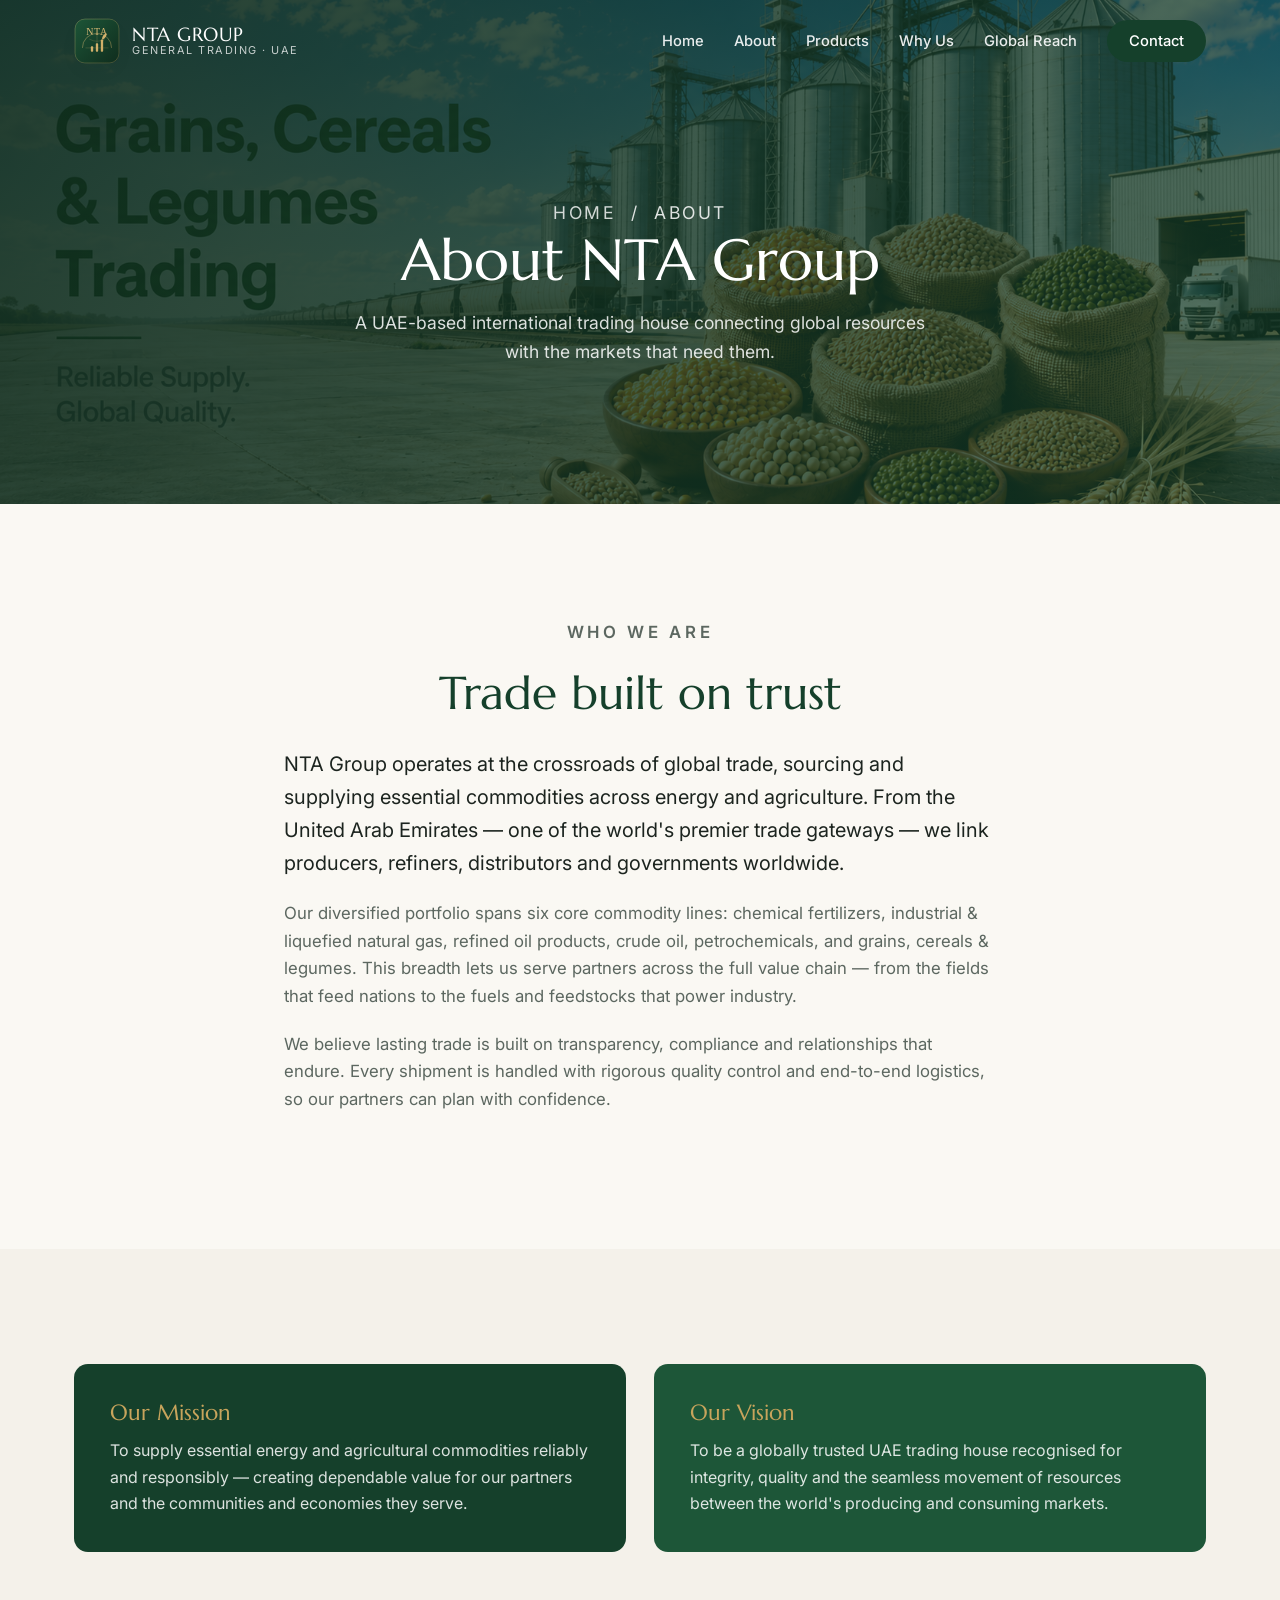
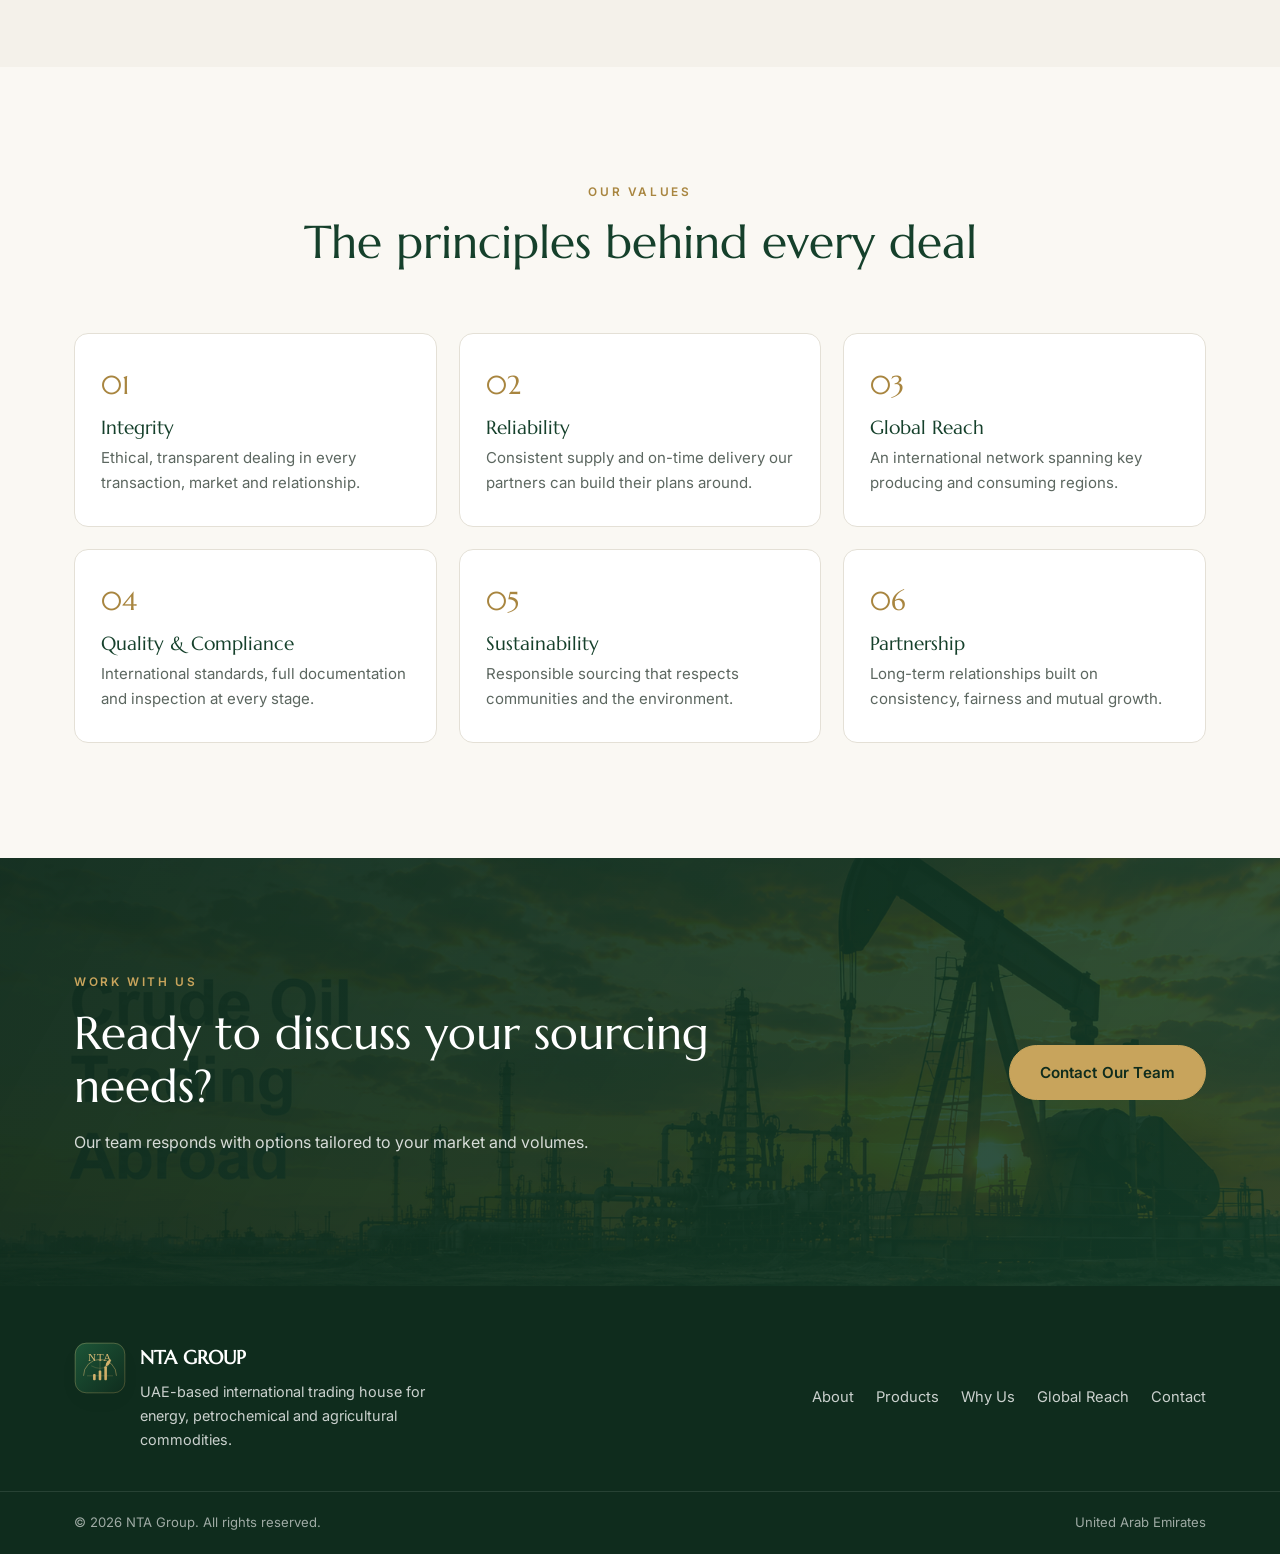
==== about.html @ 0b69de87 "Add logo, About & Contact pages, and GitHub Pages deploy - Designed SVG emblem logo (assets/images/l" ====
<!DOCTYPE html>
<html lang="en">
<head>
  <meta charset="UTF-8" />
  <meta name="viewport" content="width=device-width, initial-scale=1.0" />
  <title>About — NTA Group | UAE Commodity Trading House</title>
  <meta name="description" content="Learn about NTA Group — a UAE-based international trading house dealing in energy, petrochemical and agricultural commodities, built on integrity, reliability and global reach." />
  <meta name="theme-color" content="#15402b" />
  <link rel="preconnect" href="https://fonts.googleapis.com" />
  <link rel="preconnect" href="https://fonts.gstatic.com" crossorigin />
  <link href="https://fonts.googleapis.com/css2?family=Inter:wght@400;500;600;700&family=Marcellus&display=swap" rel="stylesheet" />
  <link rel="stylesheet" href="assets/css/styles.css" />
</head>
<body>

  <!-- HEADER -->
  <header class="site-header" id="siteHeader">
    <div class="container header-inner">
      <a href="index.html" class="brand" aria-label="NTA Group home">
        <img src="assets/images/logo.svg" alt="NTA Group" class="brand-logo" width="46" height="46" />
        <span class="brand-text"><strong>NTA GROUP</strong><small>General Trading · UAE</small></span>
      </a>
      <nav class="main-nav" id="mainNav" aria-label="Primary">
        <a href="index.html">Home</a>
        <a href="about.html">About</a>
        <a href="index.html#products">Products</a>
        <a href="index.html#why">Why Us</a>
        <a href="index.html#reach">Global Reach</a>
        <a href="contact.html" class="nav-cta">Contact</a>
      </nav>
      <button class="nav-toggle" id="navToggle" aria-label="Open menu" aria-expanded="false" aria-controls="mainNav">
        <span></span><span></span><span></span>
      </button>
    </div>
  </header>

  <!-- PAGE HERO -->
  <section class="page-hero hero-about">
    <div class="container page-hero-inner">
      <p class="breadcrumb"><a href="index.html">Home</a> &nbsp;/&nbsp; About</p>
      <h1>About NTA Group</h1>
      <p>A UAE-based international trading house connecting global resources with the markets that need them.</p>
    </div>
  </section>

  <!-- WHO WE ARE -->
  <section class="section">
    <div class="container prose">
      <p class="section-eyebrow" style="text-align:center">Who We Are</p>
      <h2 class="section-title" style="text-align:center; color:var(--green-800); margin-bottom:28px;">Trade built on trust</h2>
      <p class="lead reveal">
        NTA Group operates at the crossroads of global trade, sourcing and
        supplying essential commodities across energy and agriculture. From the
        United Arab Emirates — one of the world's premier trade gateways — we link
        producers, refiners, distributors and governments worldwide.
      </p>
      <p class="reveal">
        Our diversified portfolio spans six core commodity lines: chemical
        fertilizers, industrial &amp; liquefied natural gas, refined oil products,
        crude oil, petrochemicals, and grains, cereals &amp; legumes. This breadth
        lets us serve partners across the full value chain — from the fields that
        feed nations to the fuels and feedstocks that power industry.
      </p>
      <p class="reveal">
        We believe lasting trade is built on transparency, compliance and
        relationships that endure. Every shipment is handled with rigorous quality
        control and end-to-end logistics, so our partners can plan with confidence.
      </p>
    </div>
  </section>

  <!-- MISSION & VISION -->
  <section class="section" style="background:var(--sand)">
    <div class="container">
      <div class="mv-grid">
        <div class="mv-card reveal">
          <h3>Our Mission</h3>
          <p>To supply essential energy and agricultural commodities reliably and
            responsibly — creating dependable value for our partners and the
            communities and economies they serve.</p>
        </div>
        <div class="mv-card alt reveal">
          <h3>Our Vision</h3>
          <p>To be a globally trusted UAE trading house recognised for integrity,
            quality and the seamless movement of resources between the world's
            producing and consuming markets.</p>
        </div>
      </div>
    </div>
  </section>

  <!-- VALUES -->
  <section class="section">
    <div class="container">
      <div class="section-head reveal">
        <p class="section-eyebrow">Our Values</p>
        <h2 class="section-title">The principles behind every deal</h2>
      </div>
      <div class="values-grid">
        <div class="value-card reveal"><span class="num">01</span><h3>Integrity</h3><p>Ethical, transparent dealing in every transaction, market and relationship.</p></div>
        <div class="value-card reveal"><span class="num">02</span><h3>Reliability</h3><p>Consistent supply and on-time delivery our partners can build their plans around.</p></div>
        <div class="value-card reveal"><span class="num">03</span><h3>Global Reach</h3><p>An international network spanning key producing and consuming regions.</p></div>
        <div class="value-card reveal"><span class="num">04</span><h3>Quality &amp; Compliance</h3><p>International standards, full documentation and inspection at every stage.</p></div>
        <div class="value-card reveal"><span class="num">05</span><h3>Sustainability</h3><p>Responsible sourcing that respects communities and the environment.</p></div>
        <div class="value-card reveal"><span class="num">06</span><h3>Partnership</h3><p>Long-term relationships built on consistency, fairness and mutual growth.</p></div>
      </div>
    </div>
  </section>

  <!-- CTA -->
  <section class="cta-band section">
    <div class="container cta-inner reveal">
      <div>
        <p class="section-eyebrow light">Work With Us</p>
        <h2 class="section-title light">Ready to discuss your sourcing needs?</h2>
        <p class="light-text">Our team responds with options tailored to your market and volumes.</p>
      </div>
      <a href="contact.html" class="btn btn-primary">Contact Our Team</a>
    </div>
  </section>

  <!-- FOOTER -->
  <footer class="site-footer">
    <div class="container footer-inner">
      <div class="footer-brand">
        <img src="assets/images/logo.svg" alt="NTA Group" class="brand-logo" width="52" height="52" />
        <div>
          <strong>NTA GROUP</strong>
          <p>UAE-based international trading house for energy, petrochemical and agricultural commodities.</p>
        </div>
      </div>
      <nav class="footer-nav" aria-label="Footer">
        <a href="about.html">About</a>
        <a href="index.html#products">Products</a>
        <a href="index.html#why">Why Us</a>
        <a href="index.html#reach">Global Reach</a>
        <a href="contact.html">Contact</a>
      </nav>
    </div>
    <div class="footer-bottom">
      <div class="container">
        <p>&copy; <span id="year"></span> NTA Group. All rights reserved.</p>
        <p>United Arab Emirates</p>
      </div>
    </div>
  </footer>

  <script src="assets/js/main.js"></script>
</body>
</html>
---- assets/css/styles.css ----
/* ==========================================================================
   NTA Group — stylesheet
   Palette: natural / earthy with a modern touch
   ========================================================================== */

:root {
  --green-900: #0f2c1d;
  --green-800: #15402b;
  --green-700: #1d5638;
  --green-600: #2c7a4f;
  --gold:      #c8a45c;
  --gold-dark: #a8853f;
  --sand:      #f4f1ea;
  --cream:     #faf8f3;
  --ink:       #1c241f;
  --muted:     #5c6760;
  --line:      #e4e0d6;
  --white:     #ffffff;

  --maxw: 1180px;
  --radius: 14px;
  --shadow: 0 18px 45px -20px rgba(15, 44, 29, 0.35);
  --shadow-sm: 0 8px 24px -14px rgba(15, 44, 29, 0.3);
  --ease: cubic-bezier(0.22, 1, 0.36, 1);

  --font-head: "Marcellus", Georgia, serif;
  --font-body: "Inter", -apple-system, BlinkMacSystemFont, "Segoe UI", sans-serif;
}

/* ---------- Base ---------- */
*, *::before, *::after { box-sizing: border-box; }

html { scroll-behavior: smooth; scroll-padding-top: 90px; }

body {
  margin: 0;
  font-family: var(--font-body);
  color: var(--ink);
  background: var(--cream);
  line-height: 1.65;
  -webkit-font-smoothing: antialiased;
}

img { max-width: 100%; display: block; }

a { color: inherit; text-decoration: none; }

h1, h2, h3 { font-family: var(--font-head); font-weight: 400; line-height: 1.15; margin: 0 0 .5em; }

.container { width: 100%; max-width: var(--maxw); margin: 0 auto; padding: 0 24px; }

.section { padding: clamp(64px, 9vw, 120px) 0; }

.section-eyebrow {
  text-transform: uppercase;
  letter-spacing: .22em;
  font-size: .74rem;
  font-weight: 600;
  color: var(--gold-dark);
  margin: 0 0 14px;
}
.section-eyebrow.light { color: var(--gold); }

.section-title { font-size: clamp(1.8rem, 3.6vw, 2.9rem); color: var(--green-800); }
.section-title.light { color: var(--white); }

.section-head { max-width: 720px; margin: 0 auto clamp(40px, 6vw, 64px); text-align: center; }
.section-sub { color: var(--muted); font-size: 1.05rem; }

.light-text { color: rgba(255,255,255,.82); }

/* ---------- Buttons ---------- */
.btn {
  display: inline-flex; align-items: center; justify-content: center;
  padding: 14px 30px; border-radius: 50px; font-weight: 600; font-size: .95rem;
  cursor: pointer; border: 1.5px solid transparent; transition: all .3s var(--ease);
  letter-spacing: .01em;
}
.btn-primary { background: var(--gold); color: var(--green-900); border-color: var(--gold); }
.btn-primary:hover { background: var(--gold-dark); border-color: var(--gold-dark); transform: translateY(-2px); box-shadow: var(--shadow-sm); }
.btn-ghost { background: transparent; color: var(--white); border-color: rgba(255,255,255,.55); }
.btn-ghost:hover { background: rgba(255,255,255,.12); border-color: var(--white); transform: translateY(-2px); }
.btn-block { width: 100%; }

/* ---------- Header ---------- */
.site-header {
  position: fixed; inset: 0 0 auto 0; z-index: 100;
  transition: background .3s var(--ease), box-shadow .3s var(--ease), padding .3s var(--ease);
  padding: 18px 0;
}
.site-header.scrolled { background: rgba(250, 248, 243, .96); backdrop-filter: blur(10px); box-shadow: 0 6px 22px -16px rgba(15,44,29,.5); padding: 10px 0; }

.header-inner { display: flex; align-items: center; justify-content: space-between; gap: 24px; }

.brand { display: flex; align-items: center; gap: 12px; }
.brand-mark {
  display: grid; place-items: center;
  width: 46px; height: 46px; border-radius: 12px;
  background: var(--green-800); color: var(--gold);
  font-family: var(--font-head); font-size: 1.15rem; letter-spacing: .04em;
  box-shadow: var(--shadow-sm);
}
.brand-logo { width: 46px; height: 46px; border-radius: 12px; display: block; box-shadow: var(--shadow-sm); }
.footer-brand .brand-logo { width: 52px; height: 52px; }
.brand-text { display: flex; flex-direction: column; line-height: 1.1; }
.brand-text strong { font-family: var(--font-head); font-weight: 400; font-size: 1.18rem; color: var(--green-800); letter-spacing: .03em; }
.brand-text small { font-size: .68rem; letter-spacing: .14em; text-transform: uppercase; color: var(--muted); }

/* header colour state over hero (transparent) */
.site-header:not(.scrolled) .brand-text strong { color: var(--white); }
.site-header:not(.scrolled) .brand-text small { color: rgba(255,255,255,.75); }
.site-header:not(.scrolled) .main-nav a { color: rgba(255,255,255,.9); }

.main-nav { display: flex; align-items: center; gap: 30px; }
.main-nav a { font-size: .92rem; font-weight: 500; color: var(--ink); position: relative; transition: color .25s; }
.main-nav a:not(.nav-cta)::after {
  content: ""; position: absolute; left: 0; bottom: -6px; height: 2px; width: 0;
  background: var(--gold); transition: width .3s var(--ease);
}
.main-nav a:not(.nav-cta):hover::after { width: 100%; }
.main-nav a:hover { color: var(--gold-dark); }
.nav-cta { background: var(--green-800); color: var(--white) !important; padding: 9px 22px; border-radius: 50px; }
.nav-cta:hover { background: var(--green-700); }

.nav-toggle { display: none; flex-direction: column; gap: 5px; background: none; border: 0; cursor: pointer; padding: 6px; }
.nav-toggle span { width: 26px; height: 2px; background: var(--green-800); transition: all .3s var(--ease); border-radius: 2px; }
.site-header:not(.scrolled) .nav-toggle span { background: var(--white); }

/* ---------- Hero ---------- */
.hero {
  position: relative; min-height: 100vh; display: flex; align-items: center;
  color: var(--white);
  background:
    linear-gradient(120deg, rgba(15,44,29,.92) 0%, rgba(21,64,43,.7) 55%, rgba(21,64,43,.35) 100%),
    url("../images/product-lng.png") center/cover no-repeat;
}
.hero-overlay { position: absolute; inset: 0; background: radial-gradient(ellipse at 30% 40%, transparent, rgba(15,44,29,.45)); }
.hero-inner { position: relative; z-index: 2; max-width: 760px; padding-top: 90px; padding-bottom: 90px; }
.eyebrow { text-transform: uppercase; letter-spacing: .28em; font-size: .8rem; font-weight: 600; color: var(--gold); margin-bottom: 22px; }
.hero h1 { font-size: clamp(2.4rem, 6vw, 4.4rem); margin-bottom: 22px; }
.hero-lead { font-size: clamp(1.05rem, 1.8vw, 1.3rem); color: rgba(255,255,255,.88); max-width: 620px; margin-bottom: 38px; }
.hero-actions { display: flex; flex-wrap: wrap; gap: 16px; }

.scroll-cue { position: absolute; left: 50%; bottom: 28px; transform: translateX(-50%); width: 26px; height: 42px; border: 2px solid rgba(255,255,255,.5); border-radius: 14px; z-index: 2; }
.scroll-cue span { position: absolute; left: 50%; top: 8px; width: 4px; height: 8px; background: var(--gold); border-radius: 4px; transform: translateX(-50%); animation: scrollDot 1.6s infinite; }
@keyframes scrollDot { 0%{opacity:0; transform:translate(-50%,0)} 40%{opacity:1} 80%{opacity:0; transform:translate(-50%,14px)} 100%{opacity:0} }

/* ---------- Stats ---------- */
.stats { background: var(--green-800); padding: 46px 0; color: var(--white); }
.stats-grid { display: grid; grid-template-columns: repeat(4, 1fr); gap: 24px; text-align: center; }
.stat { display: flex; flex-direction: column; align-items: center; position: relative; }
.stat + .stat::before { content: ""; }
.stat-num { font-family: var(--font-head); font-size: clamp(2rem, 4vw, 2.8rem); color: var(--gold); line-height: 1; }
.stat-suffix { display: none; }
.stat-label { font-size: .85rem; letter-spacing: .04em; color: rgba(255,255,255,.78); margin-top: 8px; }

/* ---------- About ---------- */
.about-grid { display: grid; grid-template-columns: 1.1fr .9fr; gap: clamp(40px, 6vw, 80px); align-items: center; }
.about-copy p { color: var(--muted); margin: 0 0 18px; }
.about-points { list-style: none; padding: 0; margin: 26px 0 0; display: grid; gap: 12px; }
.about-points li { position: relative; padding-left: 30px; color: var(--ink); font-weight: 500; }
.about-points li::before { content: "✓"; position: absolute; left: 0; top: 0; color: var(--gold-dark); font-weight: 700; }

.about-pillars { display: grid; grid-template-columns: 1fr 1fr; gap: 18px; }
.pillar { background: var(--white); border: 1px solid var(--line); border-radius: var(--radius); padding: 26px 22px; transition: transform .3s var(--ease), box-shadow .3s var(--ease); }
.pillar:hover { transform: translateY(-5px); box-shadow: var(--shadow); }
.pillar-icon { color: var(--gold); font-size: 1rem; }
.pillar h3 { font-size: 1.15rem; color: var(--green-800); margin: 12px 0 8px; }
.pillar p { font-size: .9rem; color: var(--muted); margin: 0; }

/* ---------- Products ---------- */
.products { background: var(--sand); }
.product-grid { display: grid; grid-template-columns: repeat(3, 1fr); gap: 28px; }
.product-card { background: var(--white); border-radius: var(--radius); overflow: hidden; box-shadow: var(--shadow-sm); transition: transform .35s var(--ease), box-shadow .35s var(--ease); display: flex; flex-direction: column; }
.product-card:hover { transform: translateY(-8px); box-shadow: var(--shadow); }
.product-media { position: relative; aspect-ratio: 16 / 10; overflow: hidden; }
.product-media img { width: 100%; height: 100%; object-fit: cover; transition: transform .6s var(--ease); }
.product-card:hover .product-media img { transform: scale(1.06); }
.product-num {
  position: absolute; top: 14px; left: 14px;
  width: 42px; height: 42px; display: grid; place-items: center;
  background: var(--green-800); color: var(--gold);
  font-family: var(--font-head); border-radius: 10px; font-size: 1.05rem;
  box-shadow: var(--shadow-sm);
}
.product-body { padding: 24px 24px 28px; }
.product-body h3 { font-size: 1.25rem; color: var(--green-800); margin-bottom: 10px; }
.product-body p { color: var(--muted); font-size: .94rem; margin: 0; }

/* ---------- Why ---------- */
.why-grid { display: grid; grid-template-columns: repeat(4, 1fr); gap: 22px; }
.why-card { padding: 30px 26px; border-radius: var(--radius); background: var(--cream); border: 1px solid var(--line); border-top: 3px solid var(--gold); transition: transform .3s var(--ease), box-shadow .3s var(--ease); }
.why-card:hover { transform: translateY(-6px); box-shadow: var(--shadow); }
.why-card h3 { font-size: 1.18rem; color: var(--green-800); margin-bottom: 10px; }
.why-card p { font-size: .92rem; color: var(--muted); margin: 0; }

/* ---------- Global Reach ---------- */
.reach {
  background:
    linear-gradient(120deg, rgba(15,44,29,.95), rgba(21,64,43,.82)),
    url("../images/product-petrochemicals.png") center/cover fixed no-repeat;
  color: var(--white);
}
.reach-inner { max-width: 720px; }
.reach-stats { display: flex; flex-wrap: wrap; gap: 40px; margin-top: 36px; }
.reach-stats div { display: flex; flex-direction: column; }
.reach-stats strong { font-family: var(--font-head); font-size: 2.6rem; color: var(--gold); line-height: 1; }
.reach-stats span { font-size: .9rem; color: rgba(255,255,255,.78); margin-top: 6px; }

/* ---------- Contact ---------- */
.contact-grid { display: grid; grid-template-columns: 1fr 1fr; gap: clamp(40px, 6vw, 80px); align-items: start; }
.contact-copy p { color: var(--muted); }
.contact-details { list-style: none; padding: 0; margin: 28px 0 14px; display: grid; gap: 16px; }
.contact-details li { display: flex; flex-direction: column; }
.contact-details span { font-size: .72rem; text-transform: uppercase; letter-spacing: .16em; color: var(--gold-dark); font-weight: 600; }
.contact-details a, .contact-details li { color: var(--ink); }
.contact-details a:hover { color: var(--gold-dark); }
.contact-note { font-size: .8rem; color: var(--muted); font-style: italic; }

.contact-form { background: var(--white); border: 1px solid var(--line); border-radius: var(--radius); padding: 32px; box-shadow: var(--shadow-sm); }
.field { margin-bottom: 18px; }
.field label { display: block; font-size: .82rem; font-weight: 600; margin-bottom: 7px; color: var(--green-800); }
.field input, .field select, .field textarea {
  width: 100%; padding: 12px 14px; border: 1px solid var(--line); border-radius: 10px;
  font-family: inherit; font-size: .95rem; color: var(--ink); background: var(--cream);
  transition: border-color .25s, box-shadow .25s;
}
.field input:focus, .field select:focus, .field textarea:focus { outline: none; border-color: var(--green-600); box-shadow: 0 0 0 3px rgba(44,122,79,.15); background: var(--white); }
.field textarea { resize: vertical; }
.form-status { font-size: .9rem; margin: 14px 0 0; text-align: center; }
.form-status.ok { color: var(--green-600); }
.form-status.err { color: #c0392b; }

/* ---------- Footer ---------- */
.site-footer { background: var(--green-900); color: rgba(255,255,255,.78); padding-top: 56px; }
.footer-inner { display: flex; flex-wrap: wrap; justify-content: space-between; gap: 40px; padding-bottom: 40px; }
.footer-brand { display: flex; gap: 14px; max-width: 380px; }
.footer-brand strong { font-family: var(--font-head); color: var(--white); font-size: 1.2rem; display: block; margin-bottom: 6px; }
.footer-brand p { font-size: .9rem; margin: 0; }
.footer-nav { display: flex; flex-wrap: wrap; gap: 22px; align-items: center; }
.footer-nav a { font-size: .92rem; transition: color .25s; }
.footer-nav a:hover { color: var(--gold); }
.footer-bottom { border-top: 1px solid rgba(255,255,255,.1); padding: 20px 0; }
.footer-bottom .container { display: flex; justify-content: space-between; flex-wrap: wrap; gap: 8px; }
.footer-bottom p { font-size: .82rem; margin: 0; color: rgba(255,255,255,.6); }

/* ---------- CTA band (home) ---------- */
.cta-band {
  background:
    linear-gradient(120deg, rgba(15,44,29,.96), rgba(21,64,43,.86)),
    url("../images/product-crude-oil.png") center/cover no-repeat;
  color: var(--white);
}
.cta-inner { display: flex; align-items: center; justify-content: space-between; gap: 40px; flex-wrap: wrap; }
.cta-inner > div { max-width: 640px; }
.cta-inner .section-title { margin-bottom: 12px; }

/* ---------- Inner page hero ---------- */
.page-hero {
  position: relative; min-height: 56vh; display: flex; align-items: center;
  color: var(--white); text-align: center;
}
.page-hero::before { content: ""; position: absolute; inset: 0; background: linear-gradient(120deg, rgba(15,44,29,.92), rgba(21,64,43,.7)); }
.page-hero.hero-about { background: url("../images/product-grains.png") center/cover no-repeat; }
.page-hero.hero-contact { background: url("../images/product-refined-oil.png") center/cover no-repeat; }
.page-hero-inner { position: relative; z-index: 2; max-width: 760px; margin: 0 auto; padding: 120px 0 60px; }
.page-hero h1 { font-size: clamp(2.2rem, 5vw, 3.6rem); margin-bottom: 14px; }
.page-hero p { color: rgba(255,255,255,.85); font-size: 1.1rem; max-width: 600px; margin: 0 auto; }
.breadcrumb { font-size: .82rem; letter-spacing: .14em; text-transform: uppercase; color: var(--gold); margin-bottom: 18px; }
.breadcrumb a { color: rgba(255,255,255,.8); }
.breadcrumb a:hover { color: var(--gold); }

/* ---------- About page ---------- */
.prose { max-width: 760px; margin: 0 auto; }
.prose p { color: var(--muted); margin: 0 0 20px; font-size: 1.05rem; }
.lead { font-size: 1.25rem !important; color: var(--ink) !important; }

.values-grid { display: grid; grid-template-columns: repeat(3, 1fr); gap: 22px; margin-top: 12px; }
.value-card { background: var(--white); border: 1px solid var(--line); border-radius: var(--radius); padding: 30px 26px; transition: transform .3s var(--ease), box-shadow .3s var(--ease); }
.value-card:hover { transform: translateY(-6px); box-shadow: var(--shadow); }
.value-card .num { font-family: var(--font-head); font-size: 1.6rem; color: var(--gold-dark); }
.value-card h3 { font-size: 1.2rem; color: var(--green-800); margin: 10px 0 8px; }
.value-card p { font-size: .94rem; color: var(--muted); margin: 0; }

.mv-grid { display: grid; grid-template-columns: 1fr 1fr; gap: 28px; }
.mv-card { padding: 36px; border-radius: var(--radius); color: var(--white); background: var(--green-800); }
.mv-card.alt { background: var(--green-700); }
.mv-card h3 { color: var(--gold); font-size: 1.4rem; }
.mv-card p { color: rgba(255,255,255,.85); margin: 0; }

/* ---------- Contact page ---------- */
.contact-cards { display: grid; grid-template-columns: repeat(3, 1fr); gap: 22px; margin-bottom: 56px; }
.contact-card { background: var(--white); border: 1px solid var(--line); border-radius: var(--radius); padding: 30px 26px; text-align: center; box-shadow: var(--shadow-sm); }
.contact-card .ci { width: 52px; height: 52px; margin: 0 auto 16px; display: grid; place-items: center; border-radius: 50%; background: var(--sand); color: var(--green-700); }
.contact-card .ci svg { width: 24px; height: 24px; }
.contact-card h3 { font-size: 1.1rem; color: var(--green-800); margin-bottom: 6px; }
.contact-card p, .contact-card a { color: var(--muted); font-size: .95rem; margin: 0; }
.contact-card a:hover { color: var(--gold-dark); }

/* ---------- Reveal animation ---------- */
.reveal { opacity: 0; transform: translateY(28px); transition: opacity .7s var(--ease), transform .7s var(--ease); }
.reveal.in { opacity: 1; transform: none; }

/* ---------- Mobile menu / responsive ---------- */
@media (max-width: 920px) {
  .stats-grid { grid-template-columns: repeat(2, 1fr); gap: 32px 16px; }
  .about-grid, .contact-grid { grid-template-columns: 1fr; }
  .product-grid { grid-template-columns: repeat(2, 1fr); }
  .why-grid { grid-template-columns: repeat(2, 1fr); }
  .values-grid, .contact-cards { grid-template-columns: 1fr; }
  .mv-grid { grid-template-columns: 1fr; }

  .nav-toggle { display: flex; z-index: 110; }
  .main-nav {
    position: fixed; inset: 0 0 0 auto; width: min(80vw, 320px);
    flex-direction: column; align-items: flex-start; justify-content: center;
    gap: 26px; padding: 40px;
    background: var(--green-800); box-shadow: var(--shadow);
    transform: translateX(100%); transition: transform .35s var(--ease);
  }
  .main-nav.open { transform: translateX(0); }
  .main-nav a, .site-header:not(.scrolled) .main-nav a { color: rgba(255,255,255,.92); font-size: 1.05rem; }
  .nav-cta { background: var(--gold); color: var(--green-900) !important; }
  body.menu-open { overflow: hidden; }
  .nav-toggle.active span:nth-child(1) { transform: translateY(7px) rotate(45deg); }
  .nav-toggle.active span:nth-child(2) { opacity: 0; }
  .nav-toggle.active span:nth-child(3) { transform: translateY(-7px) rotate(-45deg); }
  .nav-toggle.active span, .site-header .nav-toggle.active span { background: var(--white); }

  .reach { background-attachment: scroll; }
}

@media (max-width: 560px) {
  .product-grid, .why-grid, .about-pillars { grid-template-columns: 1fr; }
  .stats-grid { grid-template-columns: 1fr 1fr; }
  .hero-actions .btn { flex: 1; }
  .footer-inner { flex-direction: column; }
}

@media (prefers-reduced-motion: reduce) {
  * { scroll-behavior: auto !important; }
  .reveal { opacity: 1; transform: none; transition: none; }
  .scroll-cue span { animation: none; }
}
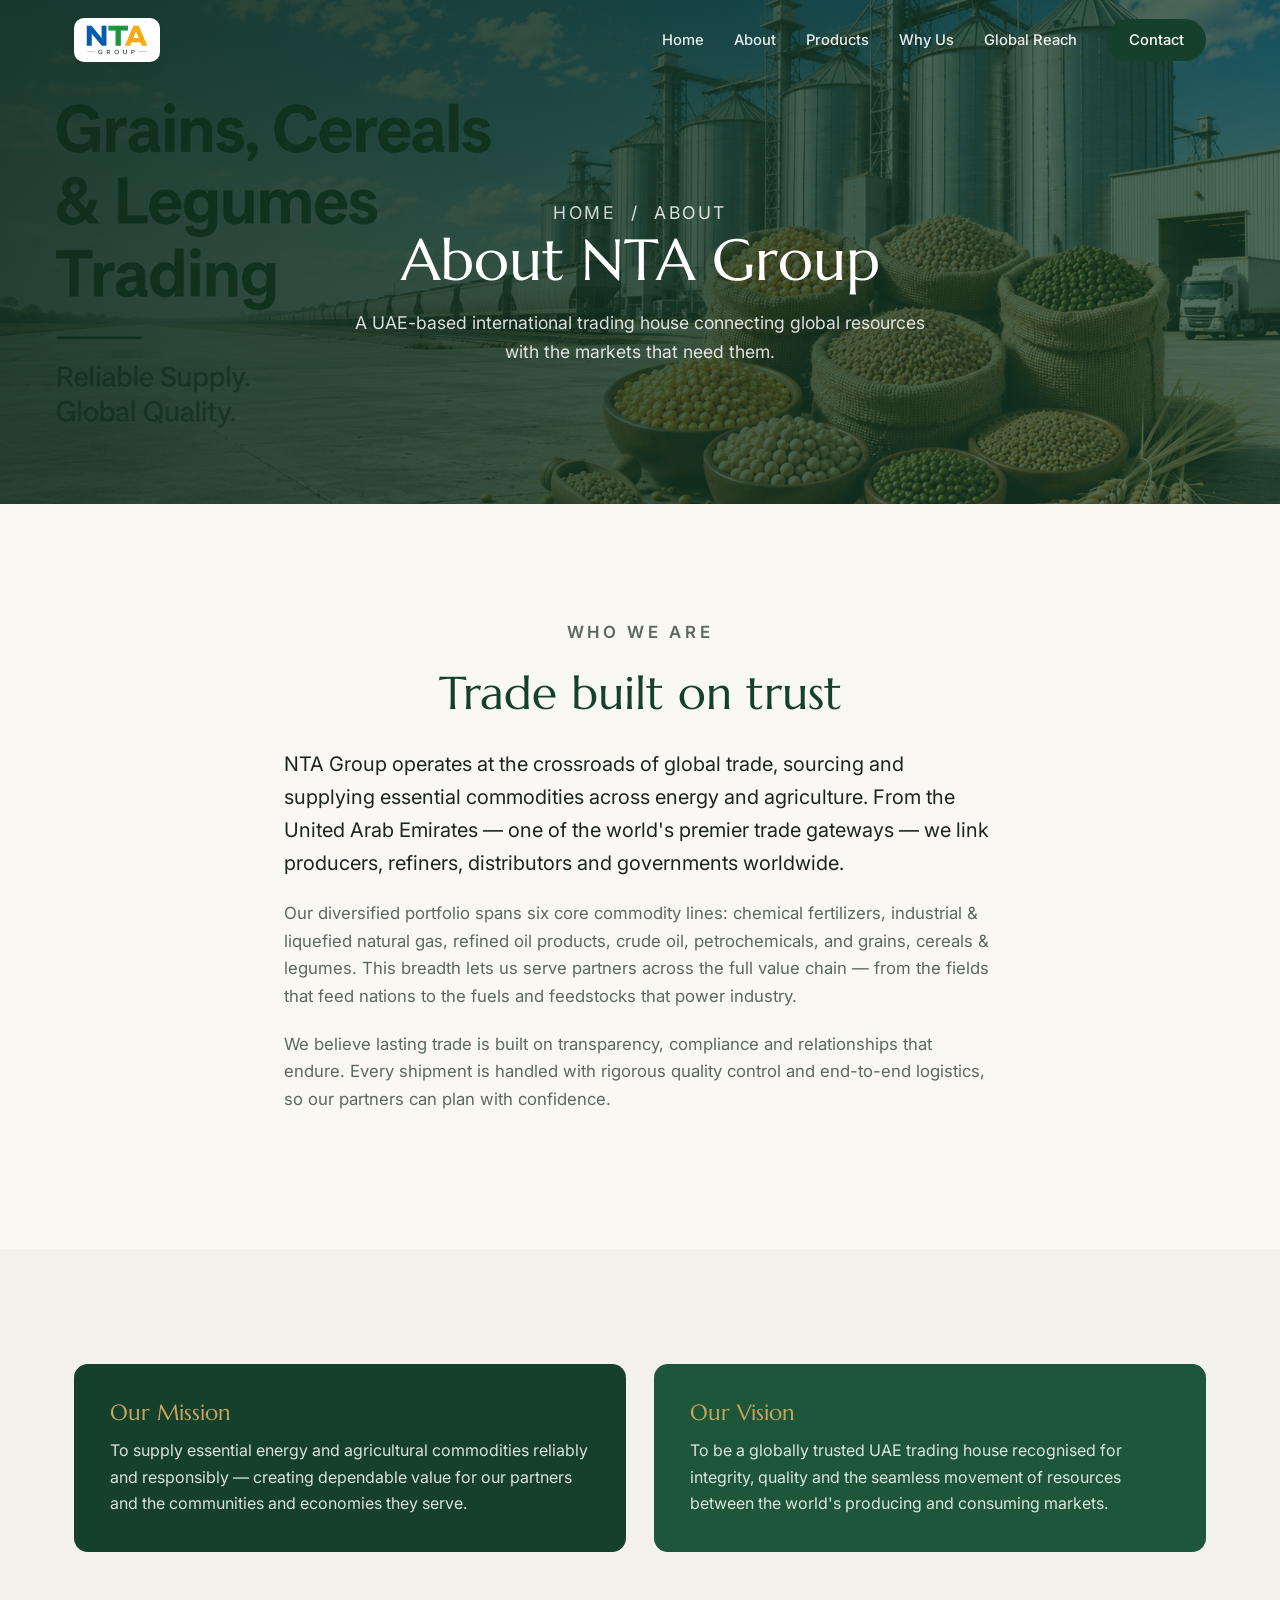
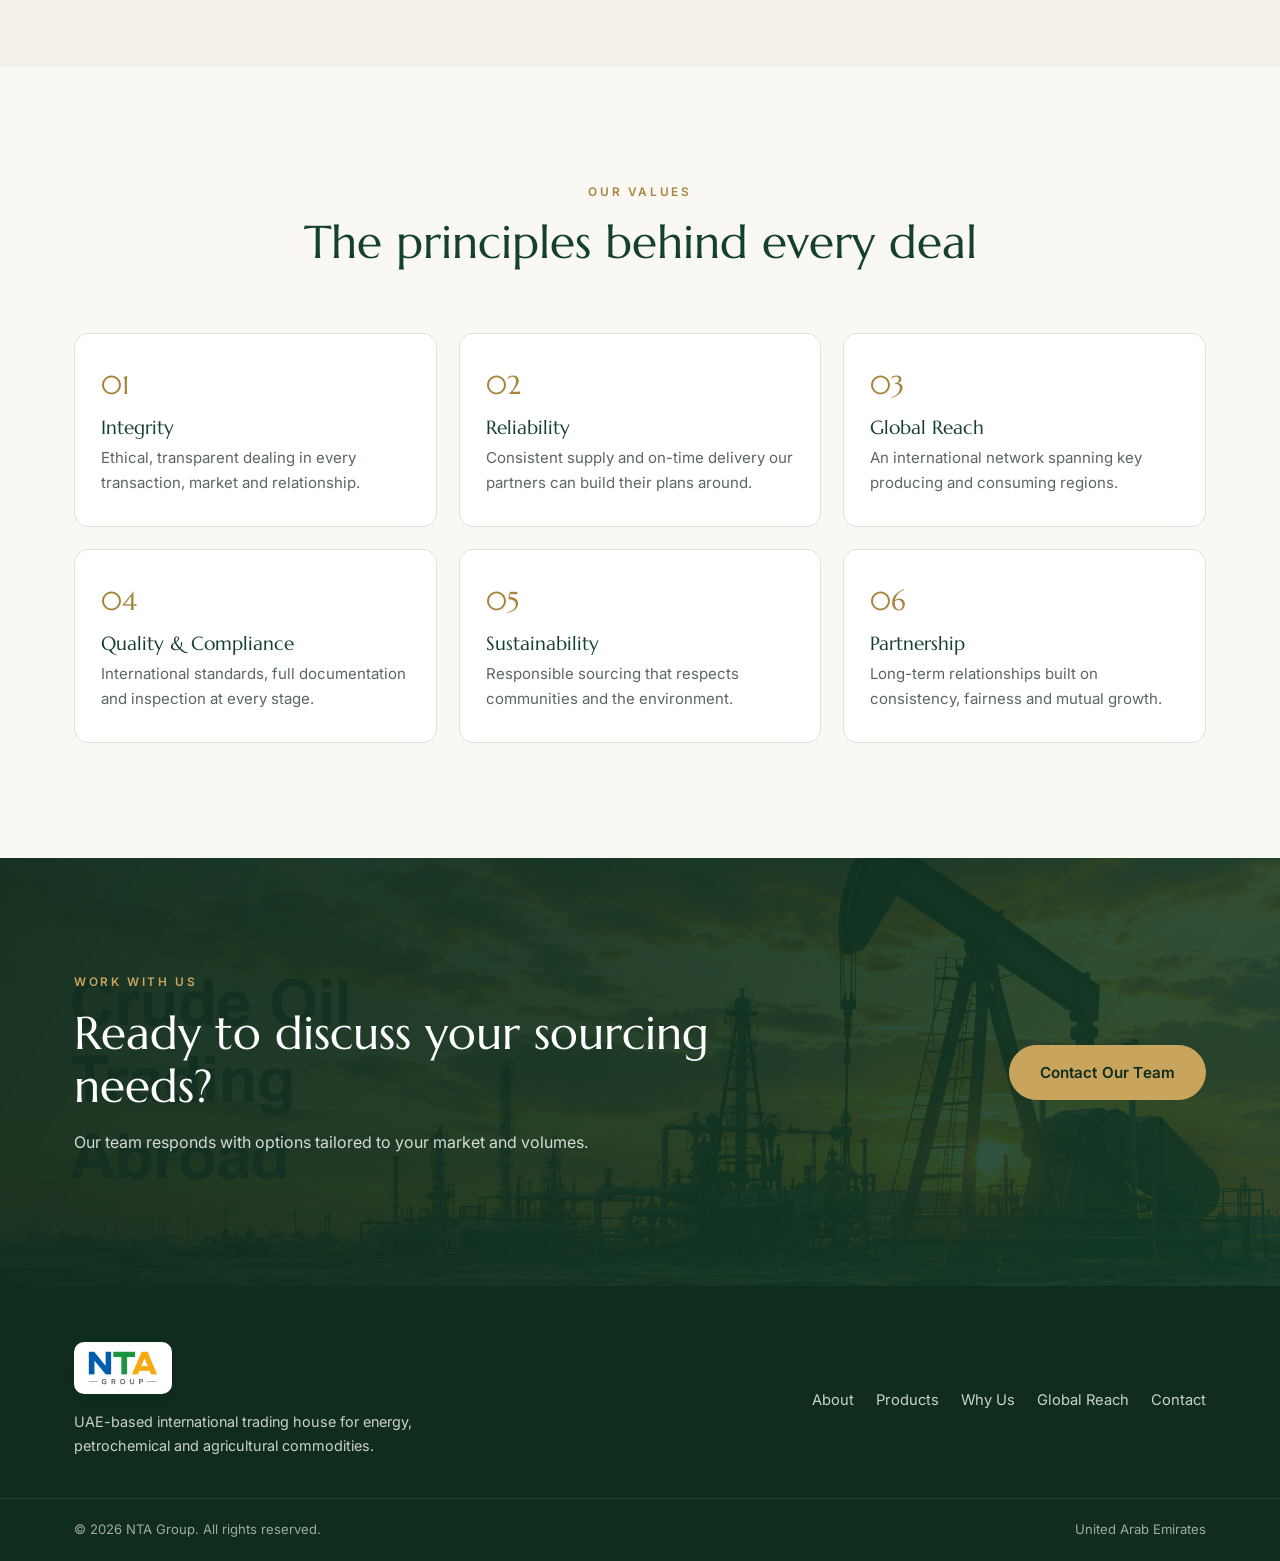
==== commit d8fc0c6b: "Use official NTA Group logo across the site - Add official logo (assets/images/logo.png) with white " ====
--- a/about.html
+++ b/about.html
@@ -6,6 +6,7 @@
   <title>About — NTA Group | UAE Commodity Trading House</title>
   <meta name="description" content="Learn about NTA Group — a UAE-based international trading house dealing in energy, petrochemical and agricultural commodities, built on integrity, reliability and global reach." />
   <meta name="theme-color" content="#15402b" />
+  <link rel="icon" type="image/png" href="assets/images/logo.png" />
   <link rel="preconnect" href="https://fonts.googleapis.com" />
   <link rel="preconnect" href="https://fonts.gstatic.com" crossorigin />
   <link href="https://fonts.googleapis.com/css2?family=Inter:wght@400;500;600;700&family=Marcellus&display=swap" rel="stylesheet" />
@@ -17,8 +18,7 @@
   <header class="site-header" id="siteHeader">
     <div class="container header-inner">
       <a href="index.html" class="brand" aria-label="NTA Group home">
-        <img src="assets/images/logo.svg" alt="NTA Group" class="brand-logo" width="46" height="46" />
-        <span class="brand-text"><strong>NTA GROUP</strong><small>General Trading · UAE</small></span>
+        <span class="brand-chip"><img src="assets/images/logo.png" alt="NTA Group" class="brand-logo" /></span>
       </a>
       <nav class="main-nav" id="mainNav" aria-label="Primary">
         <a href="index.html">Home</a>
@@ -123,11 +123,8 @@
   <footer class="site-footer">
     <div class="container footer-inner">
       <div class="footer-brand">
-        <img src="assets/images/logo.svg" alt="NTA Group" class="brand-logo" width="52" height="52" />
-        <div>
-          <strong>NTA GROUP</strong>
-          <p>UAE-based international trading house for energy, petrochemical and agricultural commodities.</p>
-        </div>
+        <span class="brand-chip"><img src="assets/images/logo.png" alt="NTA Group" class="brand-logo" /></span>
+        <p>UAE-based international trading house for energy, petrochemical and agricultural commodities.</p>
       </div>
       <nav class="footer-nav" aria-label="Footer">
         <a href="about.html">About</a>
--- a/assets/css/styles.css
+++ b/assets/css/styles.css
@@ -92,23 +92,17 @@
 
 .header-inner { display: flex; align-items: center; justify-content: space-between; gap: 24px; }
 
-.brand { display: flex; align-items: center; gap: 12px; }
-.brand-mark {
-  display: grid; place-items: center;
-  width: 46px; height: 46px; border-radius: 12px;
-  background: var(--green-800); color: var(--gold);
-  font-family: var(--font-head); font-size: 1.15rem; letter-spacing: .04em;
+.brand { display: inline-flex; align-items: center; }
+.brand-chip {
+  display: inline-flex; align-items: center;
+  background: #fff; border-radius: 10px; padding: 7px 12px;
   box-shadow: var(--shadow-sm);
 }
-.brand-logo { width: 46px; height: 46px; border-radius: 12px; display: block; box-shadow: var(--shadow-sm); }
-.footer-brand .brand-logo { width: 52px; height: 52px; }
-.brand-text { display: flex; flex-direction: column; line-height: 1.1; }
-.brand-text strong { font-family: var(--font-head); font-weight: 400; font-size: 1.18rem; color: var(--green-800); letter-spacing: .03em; }
-.brand-text small { font-size: .68rem; letter-spacing: .14em; text-transform: uppercase; color: var(--muted); }
+.brand-logo { height: 30px; width: auto; display: block; }
+.footer-brand .brand-chip { padding: 9px 14px; }
+.footer-brand .brand-logo { height: 34px; }
 
 /* header colour state over hero (transparent) */
-.site-header:not(.scrolled) .brand-text strong { color: var(--white); }
-.site-header:not(.scrolled) .brand-text small { color: rgba(255,255,255,.75); }
 .site-header:not(.scrolled) .main-nav a { color: rgba(255,255,255,.9); }
 
 .main-nav { display: flex; align-items: center; gap: 30px; }
@@ -234,8 +228,7 @@
 /* ---------- Footer ---------- */
 .site-footer { background: var(--green-900); color: rgba(255,255,255,.78); padding-top: 56px; }
 .footer-inner { display: flex; flex-wrap: wrap; justify-content: space-between; gap: 40px; padding-bottom: 40px; }
-.footer-brand { display: flex; gap: 14px; max-width: 380px; }
-.footer-brand strong { font-family: var(--font-head); color: var(--white); font-size: 1.2rem; display: block; margin-bottom: 6px; }
+.footer-brand { display: flex; flex-direction: column; gap: 16px; max-width: 380px; align-items: flex-start; }
 .footer-brand p { font-size: .9rem; margin: 0; }
 .footer-nav { display: flex; flex-wrap: wrap; gap: 22px; align-items: center; }
 .footer-nav a { font-size: .92rem; transition: color .25s; }
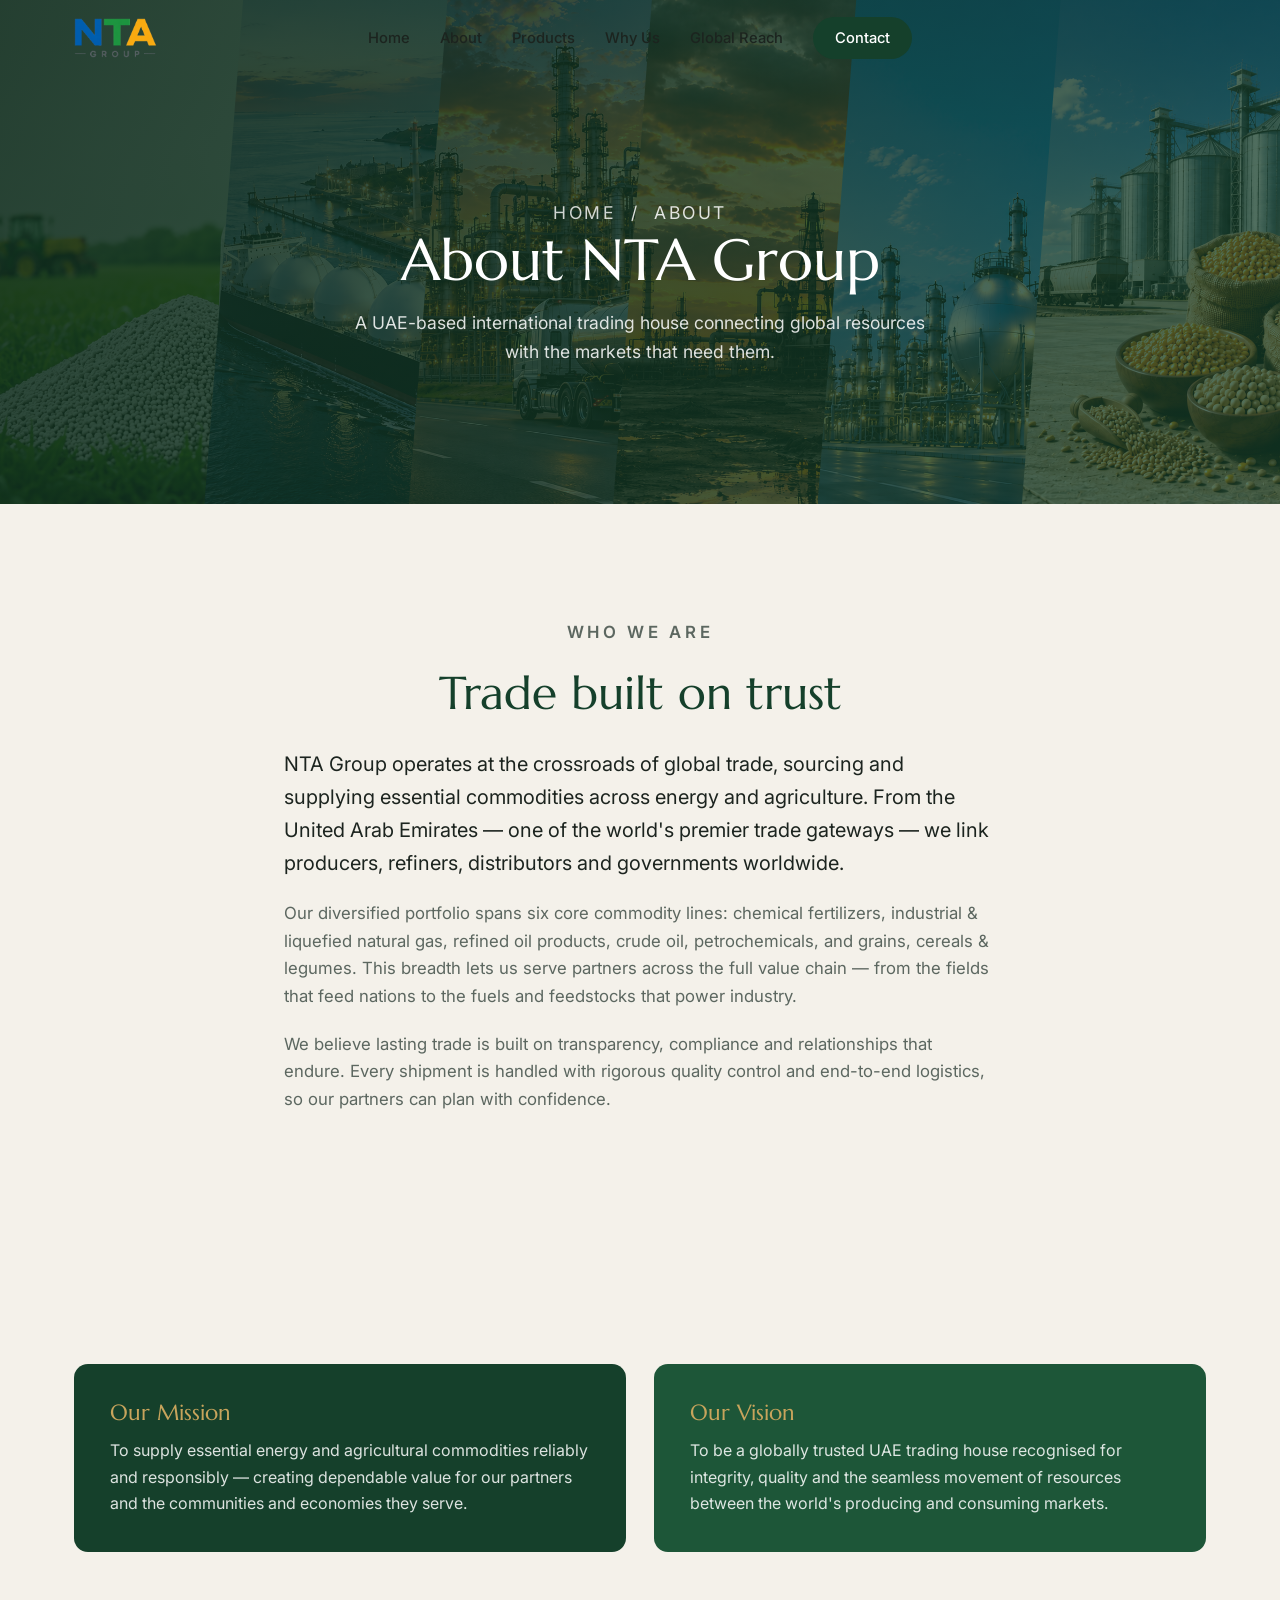
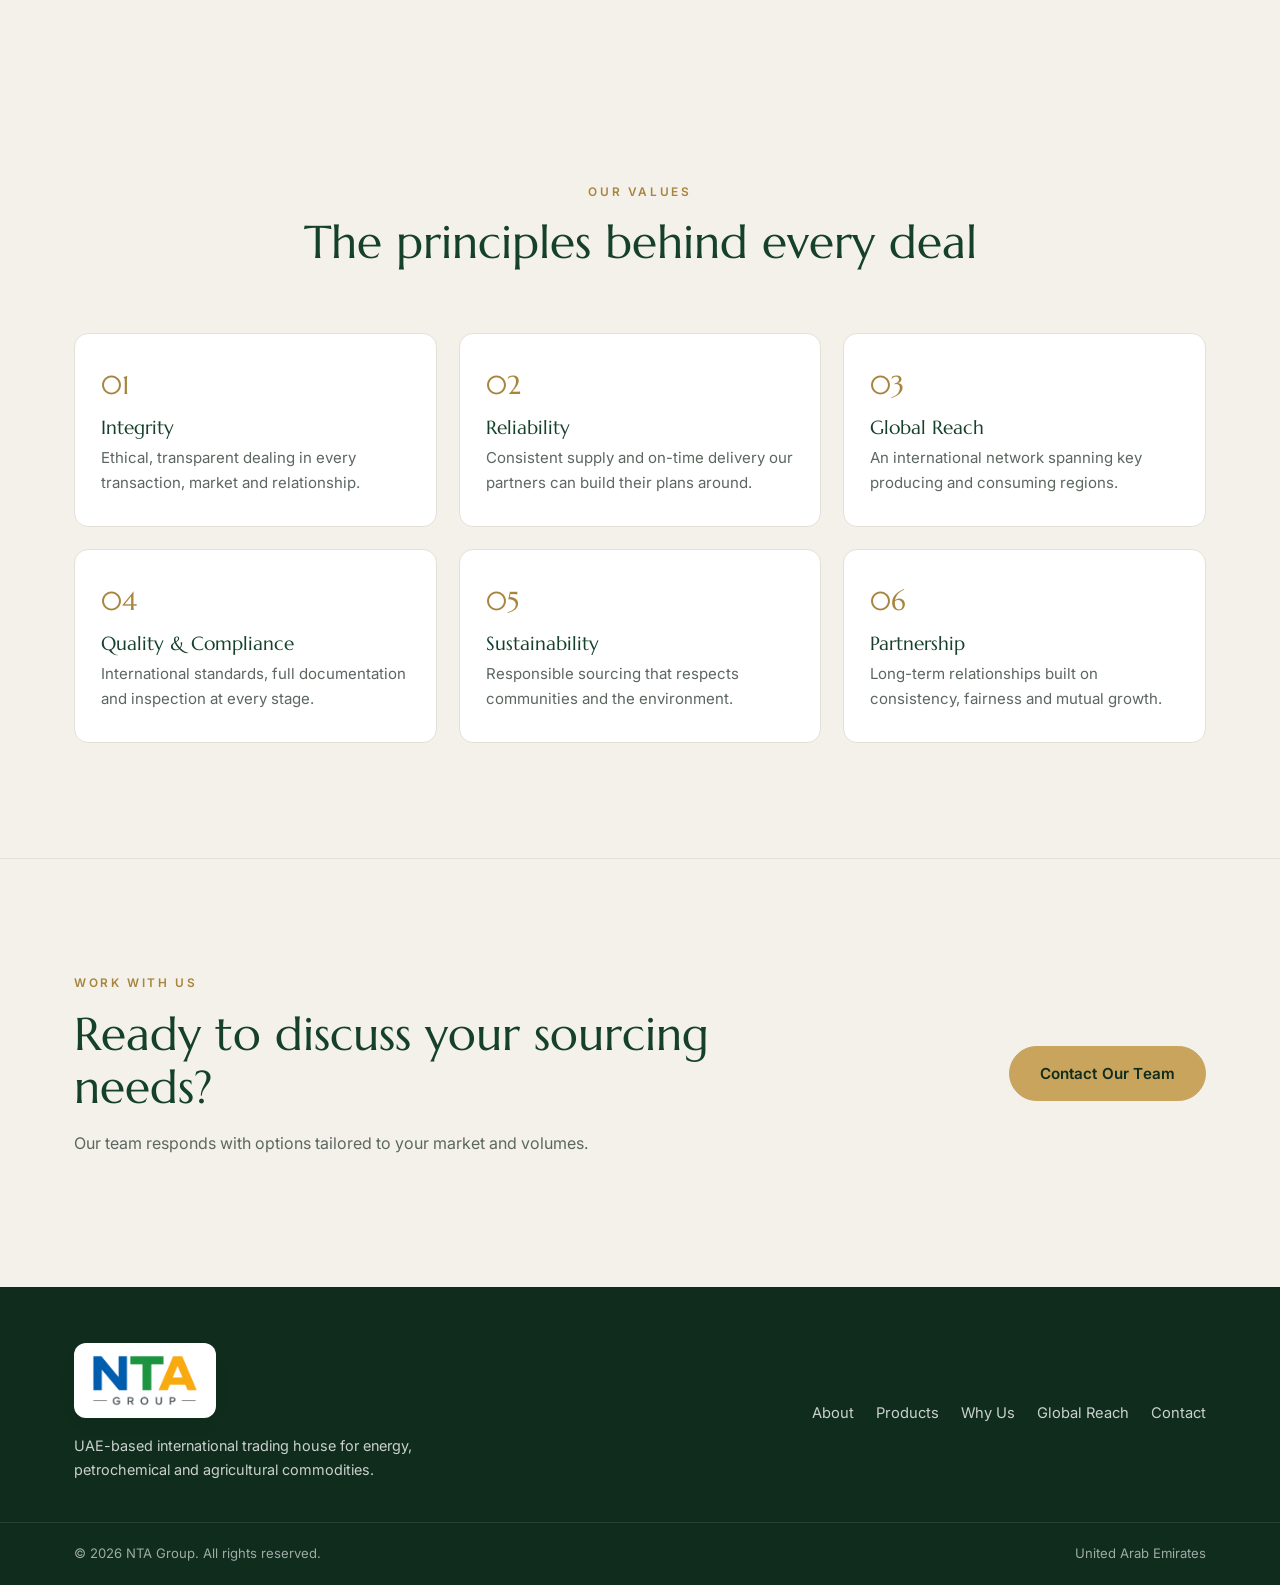
==== commit f10719dc: "Redesign hero, unify section background, refresh product imagery - New light hero with full-bleed an" ====
--- a/about.html
+++ b/about.html
@@ -10,7 +10,7 @@
   <link rel="preconnect" href="https://fonts.googleapis.com" />
   <link rel="preconnect" href="https://fonts.gstatic.com" crossorigin />
   <link href="https://fonts.googleapis.com/css2?family=Inter:wght@400;500;600;700&family=Marcellus&display=swap" rel="stylesheet" />
-  <link rel="stylesheet" href="assets/css/styles.css" />
+  <link rel="stylesheet" href="assets/css/styles.css?v=18" />
 </head>
 <body>
 
@@ -36,6 +36,14 @@
 
   <!-- PAGE HERO -->
   <section class="page-hero hero-about">
+    <div class="page-hero-strip" aria-hidden="true">
+      <div class="hero-slice" style="background-image:url('assets/images/product-fertilizers.png')"></div>
+      <div class="hero-slice" style="background-image:url('assets/images/product-lng.png')"></div>
+      <div class="hero-slice" style="background-image:url('assets/images/product-refined-oil.png')"></div>
+      <div class="hero-slice" style="background-image:url('assets/images/product-crude-oil.png')"></div>
+      <div class="hero-slice" style="background-image:url('assets/images/product-petrochemicals.png')"></div>
+      <div class="hero-slice" style="background-image:url('assets/images/product-grains.png')"></div>
+    </div>
     <div class="container page-hero-inner">
       <p class="breadcrumb"><a href="index.html">Home</a> &nbsp;/&nbsp; About</p>
       <h1>About NTA Group</h1>
--- a/assets/css/styles.css
+++ b/assets/css/styles.css
@@ -36,7 +36,7 @@
   margin: 0;
   font-family: var(--font-body);
   color: var(--ink);
-  background: var(--cream);
+  background: var(--sand);
   line-height: 1.65;
   -webkit-font-smoothing: antialiased;
 }
@@ -90,20 +90,23 @@
 }
 .site-header.scrolled { background: rgba(250, 248, 243, .96); backdrop-filter: blur(10px); box-shadow: 0 6px 22px -16px rgba(15,44,29,.5); padding: 10px 0; }
 
-.header-inner { display: flex; align-items: center; justify-content: space-between; gap: 24px; }
+.header-inner { position: relative; display: flex; align-items: center; justify-content: space-between; gap: 24px; }
+@media (min-width: 921px) {
+  .header-inner .main-nav { position: absolute; left: 50%; transform: translateX(-50%); }
+}
 
 .brand { display: inline-flex; align-items: center; }
 .brand-chip {
   display: inline-flex; align-items: center;
-  background: #fff; border-radius: 10px; padding: 7px 12px;
-  box-shadow: var(--shadow-sm);
-}
-.brand-logo { height: 30px; width: auto; display: block; }
-.footer-brand .brand-chip { padding: 9px 14px; }
-.footer-brand .brand-logo { height: 34px; }
-
-/* header colour state over hero (transparent) */
-.site-header:not(.scrolled) .main-nav a { color: rgba(255,255,255,.9); }
+  background: transparent; border-radius: 0; padding: 0;
+  box-shadow: none;
+}
+.brand-logo { height: 40px; width: auto; display: block; }
+.footer-brand .brand-chip { background: #fff; border-radius: 12px; padding: 12px 18px; box-shadow: var(--shadow-sm); }
+.footer-brand .brand-logo { height: 51px; }
+
+/* hero is light, so header text stays dark in both states */
+.site-header:not(.scrolled) .main-nav a { color: var(--ink); }
 
 .main-nav { display: flex; align-items: center; gap: 30px; }
 .main-nav a { font-size: .92rem; font-weight: 500; color: var(--ink); position: relative; transition: color .25s; }
@@ -118,35 +121,98 @@
 
 .nav-toggle { display: none; flex-direction: column; gap: 5px; background: none; border: 0; cursor: pointer; padding: 6px; }
 .nav-toggle span { width: 26px; height: 2px; background: var(--green-800); transition: all .3s var(--ease); border-radius: 2px; }
-.site-header:not(.scrolled) .nav-toggle span { background: var(--white); }
-
-/* ---------- Hero ---------- */
+.site-header:not(.scrolled) .nav-toggle span { background: var(--green-800); }
+
+/* ---------- Hero (light, panorama — fits one viewport) ---------- */
 .hero {
-  position: relative; min-height: 100vh; display: flex; align-items: center;
-  color: var(--white);
+  position: relative; height: 100vh; min-height: 600px; max-height: 1100px;
+  display: flex; flex-direction: column;
+  padding-top: clamp(72px, 9.5vh, 104px); padding-bottom: clamp(14px, 2.4vh, 28px);
+  color: var(--green-800); overflow: hidden;
   background:
-    linear-gradient(120deg, rgba(15,44,29,.92) 0%, rgba(21,64,43,.7) 55%, rgba(21,64,43,.35) 100%),
-    url("../images/product-lng.png") center/cover no-repeat;
-}
-.hero-overlay { position: absolute; inset: 0; background: radial-gradient(ellipse at 30% 40%, transparent, rgba(15,44,29,.45)); }
-.hero-inner { position: relative; z-index: 2; max-width: 760px; padding-top: 90px; padding-bottom: 90px; }
-.eyebrow { text-transform: uppercase; letter-spacing: .28em; font-size: .8rem; font-weight: 600; color: var(--gold); margin-bottom: 22px; }
-.hero h1 { font-size: clamp(2.4rem, 6vw, 4.4rem); margin-bottom: 22px; }
-.hero-lead { font-size: clamp(1.05rem, 1.8vw, 1.3rem); color: rgba(255,255,255,.88); max-width: 620px; margin-bottom: 38px; }
-.hero-actions { display: flex; flex-wrap: wrap; gap: 16px; }
-
-.scroll-cue { position: absolute; left: 50%; bottom: 28px; transform: translateX(-50%); width: 26px; height: 42px; border: 2px solid rgba(255,255,255,.5); border-radius: 14px; z-index: 2; }
-.scroll-cue span { position: absolute; left: 50%; top: 8px; width: 4px; height: 8px; background: var(--gold); border-radius: 4px; transform: translateX(-50%); animation: scrollDot 1.6s infinite; }
-@keyframes scrollDot { 0%{opacity:0; transform:translate(-50%,0)} 40%{opacity:1} 80%{opacity:0; transform:translate(-50%,14px)} 100%{opacity:0} }
-
-/* ---------- Stats ---------- */
-.stats { background: var(--green-800); padding: 46px 0; color: var(--white); }
-.stats-grid { display: grid; grid-template-columns: repeat(4, 1fr); gap: 24px; text-align: center; }
-.stat { display: flex; flex-direction: column; align-items: center; position: relative; }
-.stat + .stat::before { content: ""; }
-.stat-num { font-family: var(--font-head); font-size: clamp(2rem, 4vw, 2.8rem); color: var(--gold); line-height: 1; }
-.stat-suffix { display: none; }
-.stat-label { font-size: .85rem; letter-spacing: .04em; color: rgba(255,255,255,.78); margin-top: 8px; }
+    radial-gradient(900px 520px at 82% 6%, rgba(247, 214, 150, .55), transparent 60%),
+    linear-gradient(180deg, #eaf1fb 0%, #f3f5f3 42%, #faf8f3 100%);
+}
+.hero > .container { flex: 0 0 auto; }
+.hero-head { position: relative; z-index: 2; max-width: 760px; margin: 0 auto; text-align: center; }
+.hero h1 {
+  font-family: var(--font-head); font-weight: 400;
+  font-size: clamp(1.9rem, 4.6vw, 3.7rem); line-height: 1.05;
+  margin-bottom: clamp(8px, 1.4vh, 16px); letter-spacing: -.01em;
+}
+.hl-green { color: var(--green-600); }
+.hl-navy { color: #173a63; }
+.hero-lead {
+  font-size: clamp(.95rem, 1.35vw, 1.14rem); color: #4a5750;
+  max-width: 580px; margin: 0 auto; line-height: 1.5;
+}
+.hero-actions { display: flex; flex-wrap: wrap; gap: 14px; justify-content: center; }
+.btn-outline { background: transparent; color: var(--green-600); border-color: var(--green-600); }
+.btn-outline:hover { background: var(--green-600); color: var(--white); border-color: var(--green-600); transform: translateY(-2px); }
+
+/* Angled commodity panorama — grows to fill remaining height */
+.hero-strip {
+  position: relative; z-index: 1; display: flex;
+  flex: 1 1 auto; min-height: 300px; margin-top: clamp(6px, 1vh, 14px);
+}
+.hero-slice {
+  flex: 1; background-size: cover; background-position: center;
+  clip-path: polygon(15% 0, 100% 0, 85% 100%, 0% 100%);
+  margin-left: -4.2%;
+}
+.hero-slice:first-child { margin-left: 0; clip-path: polygon(0 0, 100% 0, 85% 100%, 0 100%); }
+.hero-slice:last-child { clip-path: polygon(15% 0, 100% 0, 100% 100%, 0 100%); }
+
+/* Six commodity cards */
+.hero-cards {
+  position: relative; z-index: 3; margin-top: clamp(-66px, -5.5vh, -46px);
+  display: grid; grid-template-columns: repeat(6, 1fr); gap: 12px;
+}
+.hero-card {
+  background: var(--white); border-radius: 12px; padding: clamp(10px, 1.4vh, 15px) 14px;
+  box-shadow: 0 14px 34px -20px rgba(15,44,29,.45);
+  border-bottom: 4px solid var(--card-accent, var(--gold));
+  display: block; transition: transform .3s var(--ease), box-shadow .3s var(--ease);
+}
+.hero-card:hover { transform: translateY(-5px); box-shadow: 0 20px 40px -18px rgba(15,44,29,.5); }
+.hc-num { font-family: var(--font-head); font-size: clamp(1.25rem, 1.8vh, 1.5rem); color: var(--card-accent, var(--gold)); line-height: 1; display: block; }
+.hc-icon { display: block; margin: clamp(5px, .9vh, 8px) 0 clamp(6px, 1vh, 9px); color: var(--card-accent, var(--gold)); }
+.hc-icon svg { width: clamp(24px, 3.4vh, 30px); height: clamp(24px, 3.4vh, 30px); }
+.hero-card h3 { font-size: clamp(.8rem, 1.5vh, .9rem); line-height: 1.22; color: var(--card-accent, var(--green-800)); font-weight: 700; margin: 0; }
+.c-green  { --card-accent: #2c7a4f; }
+.c-blue   { --card-accent: #1b4b8a; }
+.c-orange { --card-accent: #c2701f; }
+.c-dark   { --card-accent: #374151; }
+.c-teal   { --card-accent: #1f8a8a; }
+.c-gold   { --card-accent: #c19a45; }
+
+/* Feature strip */
+.hero-features {
+  margin-top: clamp(12px, 1.8vh, 22px); background: var(--white); border-radius: 16px;
+  box-shadow: 0 14px 34px -22px rgba(15,44,29,.4); border: 1px solid var(--line);
+  display: grid; grid-template-columns: repeat(4, 1fr);
+  padding: clamp(12px, 1.8vh, 20px) clamp(18px, 3vw, 34px); gap: 22px;
+}
+.hf-item { display: flex; align-items: center; gap: 13px; }
+.hf-item + .hf-item { border-left: 1px solid var(--line); padding-left: 22px; }
+.hf-icon { color: var(--green-700); flex-shrink: 0; }
+.hf-icon svg { width: 28px; height: 28px; }
+.hf-item strong { display: block; font-size: .92rem; color: var(--green-800); }
+.hf-item span { font-size: .78rem; color: var(--muted); line-height: 1.3; }
+
+/* Desktop: panorama becomes a full-bleed hero background reaching the top */
+@media (min-width: 921px) {
+  .hero { justify-content: space-between; }
+  .hero-strip { position: absolute; inset: 0; z-index: 0; margin: 0; min-height: 0; }
+  .hero::before {
+    content: ""; position: absolute; inset: 0; z-index: 1; pointer-events: none;
+    background: linear-gradient(180deg,
+      rgba(238,242,248,.98) 0%, rgba(240,243,248,.9) 16%,
+      rgba(242,244,248,.5) 34%, rgba(255,255,255,.06) 52%, rgba(255,255,255,0) 66%);
+  }
+  .hero-head, .hero > .container { position: relative; z-index: 2; }
+  .hero-cards { margin-top: 0; }
+}
 
 /* ---------- About ---------- */
 .about-grid { display: grid; grid-template-columns: 1.1fr .9fr; gap: clamp(40px, 6vw, 80px); align-items: center; }
@@ -163,7 +229,7 @@
 .pillar p { font-size: .9rem; color: var(--muted); margin: 0; }
 
 /* ---------- Products ---------- */
-.products { background: var(--sand); }
+.products { background: transparent; }
 .product-grid { display: grid; grid-template-columns: repeat(3, 1fr); gap: 28px; }
 .product-card { background: var(--white); border-radius: var(--radius); overflow: hidden; box-shadow: var(--shadow-sm); transition: transform .35s var(--ease), box-shadow .35s var(--ease); display: flex; flex-direction: column; }
 .product-card:hover { transform: translateY(-8px); box-shadow: var(--shadow); }
@@ -181,24 +247,69 @@
 .product-body h3 { font-size: 1.25rem; color: var(--green-800); margin-bottom: 10px; }
 .product-body p { color: var(--muted); font-size: .94rem; margin: 0; }
 
+/* Full product feature sections */
+.product-features { display: flex; flex-direction: column; gap: clamp(56px, 8vw, 104px); }
+.product-feature {
+  display: grid; grid-template-columns: 1fr 1fr;
+  gap: clamp(32px, 5vw, 72px); align-items: center;
+}
+.product-feature.reverse .pf-media { order: 2; }
+.pf-media {
+  position: relative; border-radius: var(--radius); overflow: hidden;
+  box-shadow: var(--shadow); aspect-ratio: 16 / 11; background: var(--cream);
+}
+.pf-media img {
+  width: 100%; height: 100%; object-fit: cover;
+  transition: transform .8s var(--ease);
+}
+.product-feature:hover .pf-media img { transform: scale(1.05); }
+.pf-num {
+  position: absolute; top: 18px; left: 18px;
+  width: 54px; height: 54px; display: grid; place-items: center;
+  background: var(--green-800); color: var(--gold);
+  font-family: var(--font-head); border-radius: 14px; font-size: 1.2rem;
+  box-shadow: var(--shadow-sm);
+}
+.pf-eyebrow {
+  text-transform: uppercase; letter-spacing: .22em; font-size: .74rem;
+  font-weight: 600; color: var(--gold-dark); margin-bottom: 14px;
+}
+.pf-body h3 {
+  font-family: var(--font-head); color: var(--green-800);
+  font-size: clamp(1.5rem, 2.7vw, 2.15rem); line-height: 1.15; margin-bottom: 16px;
+}
+.pf-body > p { color: var(--muted); line-height: 1.75; margin-bottom: 24px; }
+.pf-list { list-style: none; display: grid; gap: 11px; }
+.pf-list li {
+  position: relative; padding-left: 28px;
+  color: var(--green-900); font-size: .96rem; line-height: 1.5;
+}
+.pf-list li::before {
+  content: "✓"; position: absolute; left: 0; top: 0;
+  color: var(--gold-dark); font-weight: 700;
+}
+
 /* ---------- Why ---------- */
 .why-grid { display: grid; grid-template-columns: repeat(4, 1fr); gap: 22px; }
-.why-card { padding: 30px 26px; border-radius: var(--radius); background: var(--cream); border: 1px solid var(--line); border-top: 3px solid var(--gold); transition: transform .3s var(--ease), box-shadow .3s var(--ease); }
+.why-card { padding: 30px 26px; border-radius: var(--radius); background: var(--white); border: 1px solid var(--line); border-top: 3px solid var(--gold); transition: transform .3s var(--ease), box-shadow .3s var(--ease); }
 .why-card:hover { transform: translateY(-6px); box-shadow: var(--shadow); }
 .why-card h3 { font-size: 1.18rem; color: var(--green-800); margin-bottom: 10px; }
 .why-card p { font-size: .92rem; color: var(--muted); margin: 0; }
 
 /* ---------- Global Reach ---------- */
 .reach {
-  background:
-    linear-gradient(120deg, rgba(15,44,29,.95), rgba(21,64,43,.82)),
-    url("../images/product-petrochemicals.png") center/cover fixed no-repeat;
-  color: var(--white);
-}
+  background: transparent;
+  color: var(--ink);
+}
+/* light-theme overrides for the now-cream Reach & CTA sections */
+.reach .section-eyebrow.light, .cta-band .section-eyebrow.light { color: var(--gold-dark); }
+.reach .section-title.light, .cta-band .section-title.light { color: var(--green-800); }
+.reach .light-text, .cta-band .light-text { color: var(--muted); }
+.reach .reach-stats span { color: var(--muted); }
 .reach-inner { max-width: 720px; }
 .reach-stats { display: flex; flex-wrap: wrap; gap: 40px; margin-top: 36px; }
 .reach-stats div { display: flex; flex-direction: column; }
-.reach-stats strong { font-family: var(--font-head); font-size: 2.6rem; color: var(--gold); line-height: 1; }
+.reach-stats strong { font-family: var(--font-head); font-size: 2.6rem; color: var(--gold-dark); line-height: 1; }
 .reach-stats span { font-size: .9rem; color: rgba(255,255,255,.78); margin-top: 6px; }
 
 /* ---------- Contact ---------- */
@@ -239,10 +350,9 @@
 
 /* ---------- CTA band (home) ---------- */
 .cta-band {
-  background:
-    linear-gradient(120deg, rgba(15,44,29,.96), rgba(21,64,43,.86)),
-    url("../images/product-crude-oil.png") center/cover no-repeat;
-  color: var(--white);
+  background: transparent;
+  color: var(--ink);
+  border-top: 1px solid var(--line);
 }
 .cta-inner { display: flex; align-items: center; justify-content: space-between; gap: 40px; flex-wrap: wrap; }
 .cta-inner > div { max-width: 640px; }
@@ -253,9 +363,12 @@
   position: relative; min-height: 56vh; display: flex; align-items: center;
   color: var(--white); text-align: center;
 }
-.page-hero::before { content: ""; position: absolute; inset: 0; background: linear-gradient(120deg, rgba(15,44,29,.92), rgba(21,64,43,.7)); }
-.page-hero.hero-about { background: url("../images/product-grains.png") center/cover no-repeat; }
-.page-hero.hero-contact { background: url("../images/product-refined-oil.png") center/cover no-repeat; }
+.page-hero::before { content: ""; position: absolute; inset: 0; z-index: 1; background: linear-gradient(120deg, rgba(15,44,29,.9), rgba(21,64,43,.72)); }
+.page-hero.hero-about { background: var(--green-900); }
+.page-hero.hero-contact { background: var(--green-900); }
+/* angled commodity panorama behind the About hero title */
+.page-hero-strip { position: absolute; inset: 0; z-index: 0; display: flex; }
+.page-hero-strip .hero-slice { background-size: cover; background-position: center; }
 .page-hero-inner { position: relative; z-index: 2; max-width: 760px; margin: 0 auto; padding: 120px 0 60px; }
 .page-hero h1 { font-size: clamp(2.2rem, 5vw, 3.6rem); margin-bottom: 14px; }
 .page-hero p { color: rgba(255,255,255,.85); font-size: 1.1rem; max-width: 600px; margin: 0 auto; }
@@ -291,7 +404,7 @@
 .contact-card a:hover { color: var(--gold-dark); }
 
 /* ---------- Reveal animation ---------- */
-.reveal { opacity: 0; transform: translateY(28px); transition: opacity .7s var(--ease), transform .7s var(--ease); }
+.reveal { opacity: 0; transform: translateY(44px); transition: opacity .8s var(--ease), transform .8s var(--ease); }
 .reveal.in { opacity: 1; transform: none; }
 
 /* ---------- Mobile menu / responsive ---------- */
@@ -299,7 +412,15 @@
   .stats-grid { grid-template-columns: repeat(2, 1fr); gap: 32px 16px; }
   .about-grid, .contact-grid { grid-template-columns: 1fr; }
   .product-grid { grid-template-columns: repeat(2, 1fr); }
+  .product-feature { grid-template-columns: 1fr; gap: 28px; }
+  .product-feature.reverse .pf-media { order: 0; }
   .why-grid { grid-template-columns: repeat(2, 1fr); }
+
+  .hero { height: auto; min-height: 0; max-height: none; padding-bottom: 36px; }
+  .hero-cards { grid-template-columns: repeat(3, 1fr); margin-top: -40px; }
+  .hero-features { grid-template-columns: repeat(2, 1fr); gap: 18px; }
+  .hf-item:nth-child(3) { border-left: 0; padding-left: 0; }
+  .hero-strip { flex: none; height: clamp(220px, 42vw, 320px); }
   .values-grid, .contact-cards { grid-template-columns: 1fr; }
   .mv-grid { grid-template-columns: 1fr; }
 
@@ -325,9 +446,11 @@
 
 @media (max-width: 560px) {
   .product-grid, .why-grid, .about-pillars { grid-template-columns: 1fr; }
-  .stats-grid { grid-template-columns: 1fr 1fr; }
   .hero-actions .btn { flex: 1; }
   .footer-inner { flex-direction: column; }
+  .hero-cards { grid-template-columns: repeat(2, 1fr); }
+  .hero-features { grid-template-columns: 1fr; }
+  .hf-item, .hf-item + .hf-item { border-left: 0; padding-left: 0; }
 }
 
 @media (prefers-reduced-motion: reduce) {
